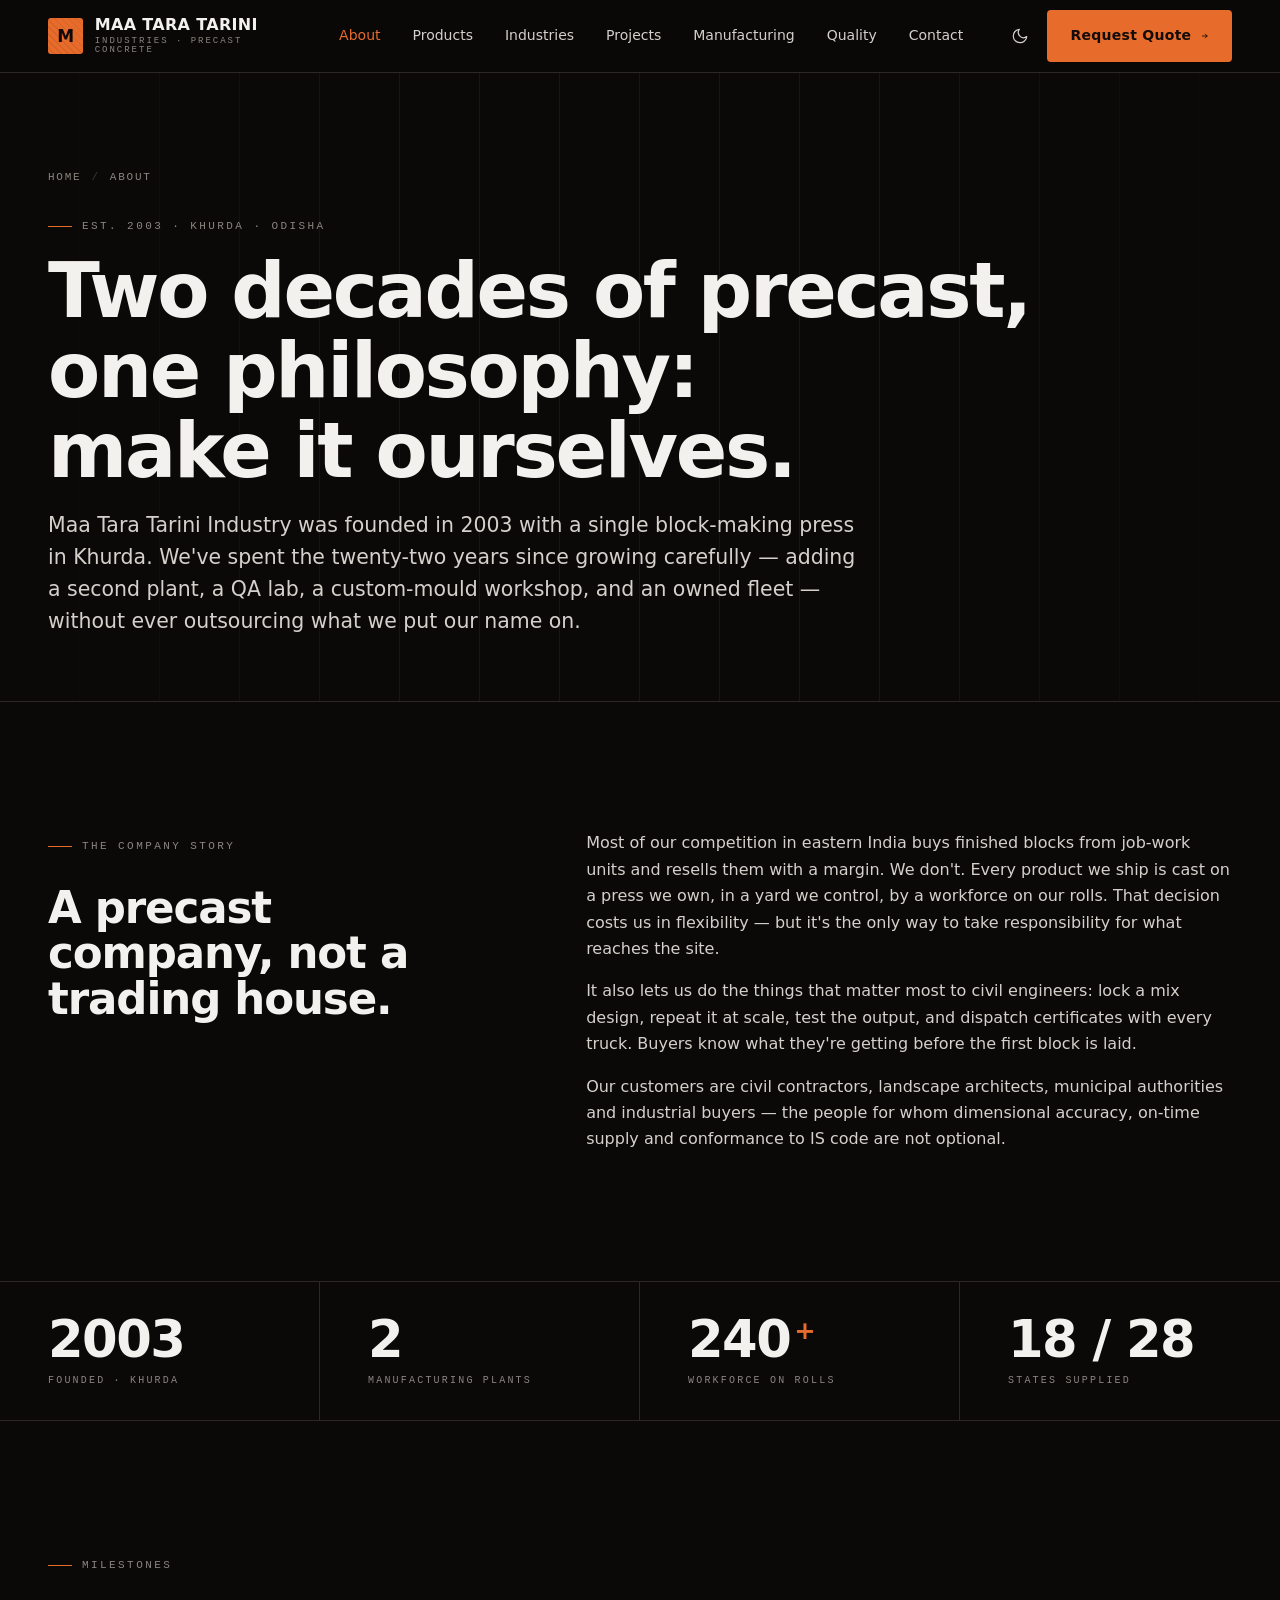
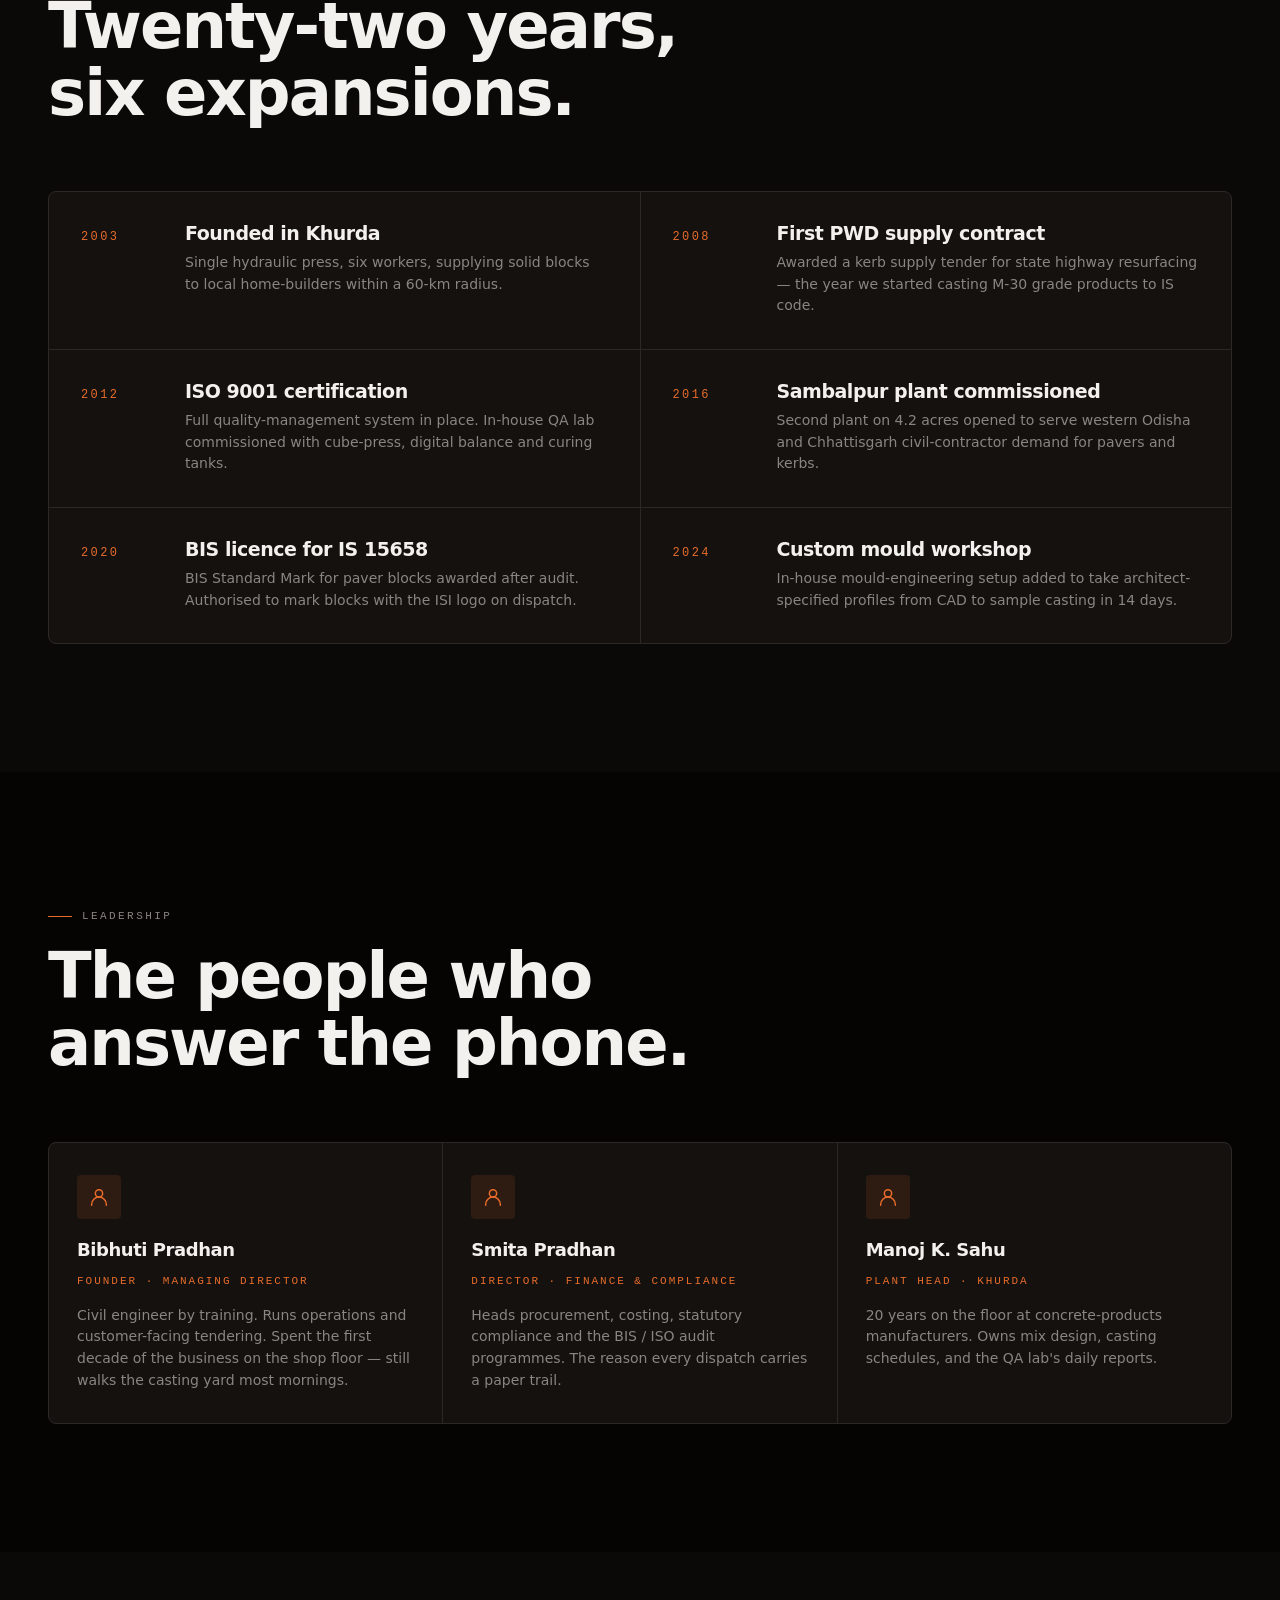
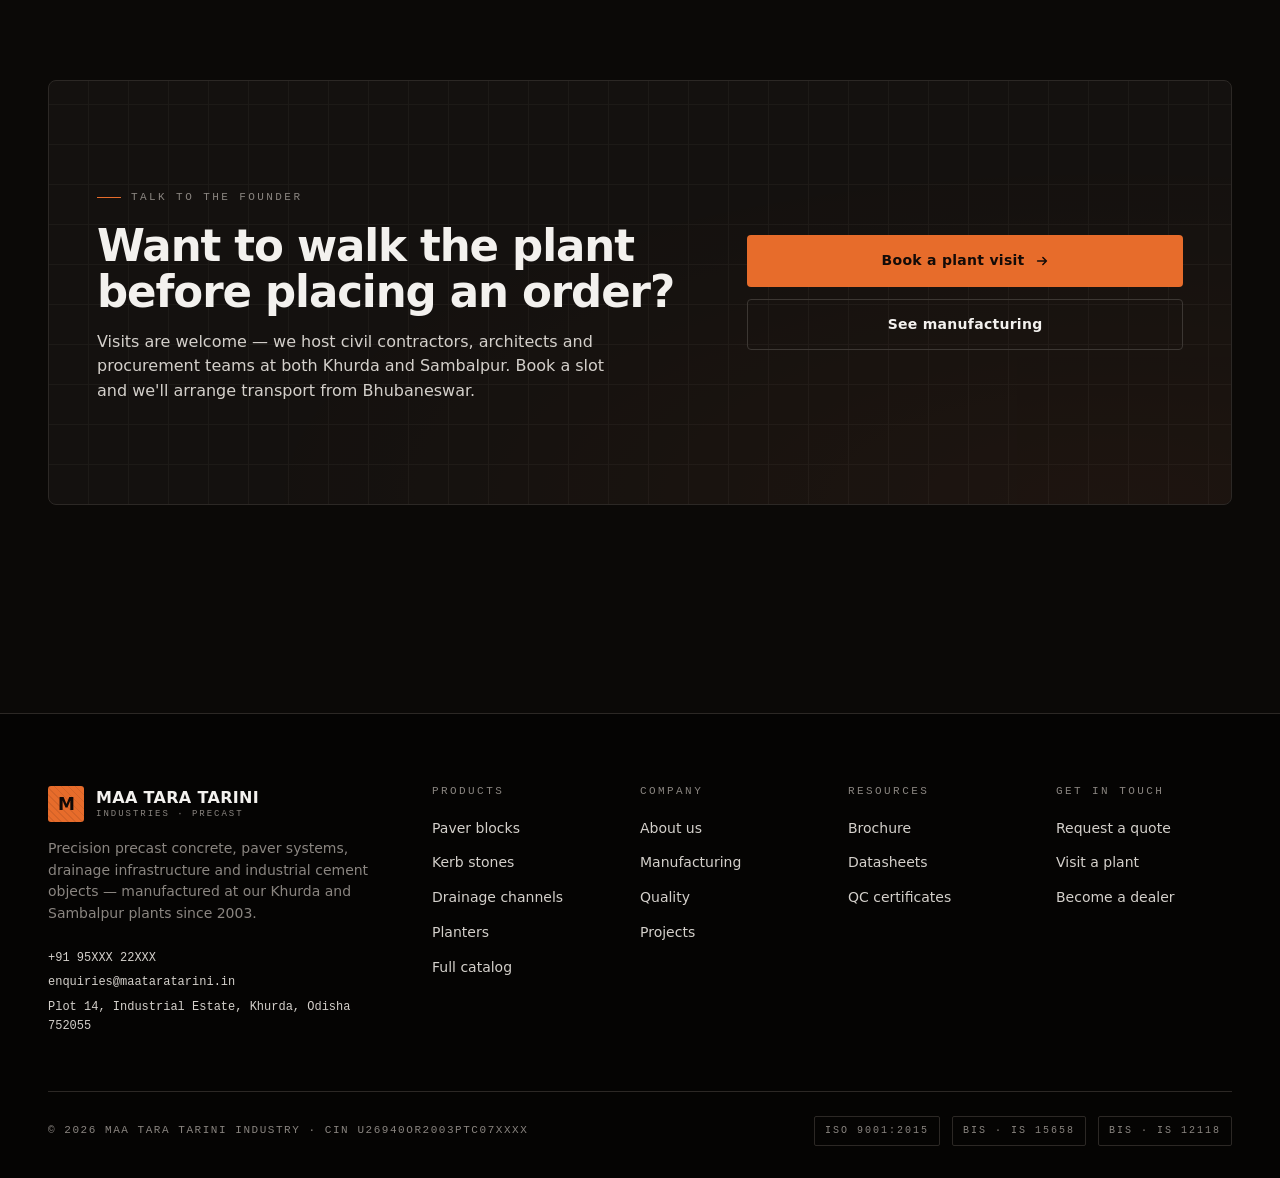
==== about.html @ e8a0d019 "changes" ====
<!doctype html>
<html lang="en" data-theme="dark">
<head>
  <meta charset="utf-8" />
  <meta name="viewport" content="width=device-width, initial-scale=1" />
  <title>About — Maa Tara Tarini Industry</title>
  <meta name="description" content="Two decades of precast concrete manufacturing in Odisha. Two plants, 240+ workforce, an in-house QA lab — and a refusal to trade what we can make ourselves." />
  <link rel="stylesheet" href="css/site.css" />
</head>
<body>

  <header class="site-nav">
    <div class="container">
      <a href="index.html" class="brand" aria-label="Maa Tara Tarini Industry home">
        <span class="mark" aria-hidden="true">M</span>
        <span class="brand-text"><span class="name">Maa Tara Tarini</span><span class="sub">Industries · Precast Concrete</span></span>
      </a>
      <button class="nav-toggle" data-nav-toggle aria-label="Open menu" aria-expanded="false">
        <svg width="20" height="20" viewBox="0 0 20 20" fill="none" stroke="currentColor" stroke-width="1.6"><path d="M3 6h14M3 10h14M3 14h14"/></svg>
      </button>
      <ul class="nav-links" data-nav-menu>
        <li><a href="about.html">About</a></li>
        <li><a href="products.html">Products</a></li>
        <li><a href="industries.html">Industries</a></li>
        <li><a href="projects.html">Projects</a></li>
        <li><a href="manufacturing.html">Manufacturing</a></li>
        <li><a href="quality.html">Quality</a></li>
        <li><a href="contact.html">Contact</a></li>
      </ul>
      <div class="nav-actions">
        <button class="theme-toggle" data-theme-toggle aria-label="Toggle theme">
          <svg class="moon" width="18" height="18" viewBox="0 0 24 24" fill="none" stroke="currentColor" stroke-width="1.6" stroke-linecap="round" stroke-linejoin="round"><path d="M21 12.79A9 9 0 1 1 11.21 3 7 7 0 0 0 21 12.79Z"/></svg>
          <svg class="sun" width="18" height="18" viewBox="0 0 24 24" fill="none" stroke="currentColor" stroke-width="1.6" stroke-linecap="round" stroke-linejoin="round"><circle cx="12" cy="12" r="4"/><path d="M12 2v2M12 20v2M4.93 4.93l1.41 1.41M17.66 17.66l1.41 1.41M2 12h2M20 12h2M4.93 19.07l1.41-1.41M17.66 6.34l1.41-1.41"/></svg>
        </button>
        <a href="contact.html" class="btn btn-primary">Request Quote
          <svg class="arrow" width="14" height="14" viewBox="0 0 16 16" fill="none" stroke="currentColor" stroke-width="1.8" stroke-linecap="round" stroke-linejoin="round"><path d="M3 8h10M9 4l4 4-4 4"/></svg>
        </a>
      </div>
    </div>
  </header>

  <section class="page-hero">
    <div class="container">
      <div class="breadcrumb"><a href="index.html">Home</a><span class="sep">/</span><span>About</span></div>
      <span class="eyebrow">Est. 2003 · Khurda · Odisha</span>
      <h1>Two decades of precast, one philosophy: make it ourselves.</h1>
      <p class="lead">Maa Tara Tarini Industry was founded in 2003 with a single block-making press in Khurda. We've spent the twenty-two years since growing carefully — adding a second plant, a QA lab, a custom-mould workshop, and an owned fleet — without ever outsourcing what we put our name on.</p>
    </div>
  </section>

  <section class="section">
    <div class="container">
      <div class="two-col">
        <div class="left">
          <span class="eyebrow">The company story</span>
          <h2 class="h-2" style="margin-top: 14px;">A precast company, not a trading house.</h2>
        </div>
        <div class="body-text">
          <p>Most of our competition in eastern India buys finished blocks from job-work units and resells them with a margin. We don't. Every product we ship is cast on a press we own, in a yard we control, by a workforce on our rolls. That decision costs us in flexibility — but it's the only way to take responsibility for what reaches the site.</p>
          <p>It also lets us do the things that matter most to civil engineers: lock a mix design, repeat it at scale, test the output, and dispatch certificates with every truck. Buyers know what they're getting before the first block is laid.</p>
          <p>Our customers are civil contractors, landscape architects, municipal authorities and industrial buyers — the people for whom dimensional accuracy, on-time supply and conformance to IS code are not optional.</p>
        </div>
      </div>
    </div>
  </section>

  <section class="stat-strip">
    <div class="stat"><span class="num">2003</span><span class="label">Founded · Khurda</span></div>
    <div class="stat"><span class="num">2</span><span class="label">Manufacturing plants</span></div>
    <div class="stat"><span class="num">240<sup>+</sup></span><span class="label">Workforce on rolls</span></div>
    <div class="stat"><span class="num">18 / 28</span><span class="label">States supplied</span></div>
  </section>

  <section class="section">
    <div class="container">
      <div class="section-head">
        <span class="eyebrow">Milestones</span>
        <h2 class="h-1">Twenty-two years, six expansions.</h2>
      </div>

      <div class="capability-list">
        <article class="capability-item">
          <span class="num">2003</span>
          <div><h3>Founded in Khurda</h3><p>Single hydraulic press, six workers, supplying solid blocks to local home-builders within a 60-km radius.</p></div>
        </article>
        <article class="capability-item">
          <span class="num">2008</span>
          <div><h3>First PWD supply contract</h3><p>Awarded a kerb supply tender for state highway resurfacing — the year we started casting M-30 grade products to IS code.</p></div>
        </article>
        <article class="capability-item">
          <span class="num">2012</span>
          <div><h3>ISO 9001 certification</h3><p>Full quality-management system in place. In-house QA lab commissioned with cube-press, digital balance and curing tanks.</p></div>
        </article>
        <article class="capability-item">
          <span class="num">2016</span>
          <div><h3>Sambalpur plant commissioned</h3><p>Second plant on 4.2 acres opened to serve western Odisha and Chhattisgarh civil-contractor demand for pavers and kerbs.</p></div>
        </article>
        <article class="capability-item">
          <span class="num">2020</span>
          <div><h3>BIS licence for IS 15658</h3><p>BIS Standard Mark for paver blocks awarded after audit. Authorised to mark blocks with the ISI logo on dispatch.</p></div>
        </article>
        <article class="capability-item">
          <span class="num">2024</span>
          <div><h3>Custom mould workshop</h3><p>In-house mould-engineering setup added to take architect-specified profiles from CAD to sample casting in 14 days.</p></div>
        </article>
      </div>
    </div>
  </section>

  <section class="section" style="background: var(--bg-2);">
    <div class="container">
      <div class="section-head">
        <span class="eyebrow">Leadership</span>
        <h2 class="h-1">The people who answer the phone.</h2>
      </div>
      <div class="card-grid cols-3">
        <article class="feat-card">
          <div class="icon">
            <svg width="22" height="22" viewBox="0 0 24 24" fill="none" stroke="currentColor" stroke-width="1.6" stroke-linecap="round" stroke-linejoin="round"><circle cx="12" cy="8" r="4"/><path d="M4 21v-1a8 8 0 0 1 16 0v1"/></svg>
          </div>
          <h3>Bibhuti Pradhan</h3>
          <p style="font-family: var(--font-mono); font-size: 11px; letter-spacing: 0.18em; text-transform: uppercase; color: var(--accent);">Founder · Managing Director</p>
          <p>Civil engineer by training. Runs operations and customer-facing tendering. Spent the first decade of the business on the shop floor — still walks the casting yard most mornings.</p>
        </article>
        <article class="feat-card">
          <div class="icon">
            <svg width="22" height="22" viewBox="0 0 24 24" fill="none" stroke="currentColor" stroke-width="1.6" stroke-linecap="round" stroke-linejoin="round"><circle cx="12" cy="8" r="4"/><path d="M4 21v-1a8 8 0 0 1 16 0v1"/></svg>
          </div>
          <h3>Smita Pradhan</h3>
          <p style="font-family: var(--font-mono); font-size: 11px; letter-spacing: 0.18em; text-transform: uppercase; color: var(--accent);">Director · Finance &amp; Compliance</p>
          <p>Heads procurement, costing, statutory compliance and the BIS / ISO audit programmes. The reason every dispatch carries a paper trail.</p>
        </article>
        <article class="feat-card">
          <div class="icon">
            <svg width="22" height="22" viewBox="0 0 24 24" fill="none" stroke="currentColor" stroke-width="1.6" stroke-linecap="round" stroke-linejoin="round"><circle cx="12" cy="8" r="4"/><path d="M4 21v-1a8 8 0 0 1 16 0v1"/></svg>
          </div>
          <h3>Manoj K. Sahu</h3>
          <p style="font-family: var(--font-mono); font-size: 11px; letter-spacing: 0.18em; text-transform: uppercase; color: var(--accent);">Plant Head · Khurda</p>
          <p>20 years on the floor at concrete-products manufacturers. Owns mix design, casting schedules, and the QA lab's daily reports.</p>
        </article>
      </div>
    </div>
  </section>

  <section class="section">
    <div class="container">
      <div class="cta-banner">
        <div>
          <span class="eyebrow">Talk to the founder</span>
          <h2 class="h-2" style="margin-top: 18px;">Want to walk the plant before placing an order?</h2>
          <p style="margin-top: 14px;">Visits are welcome — we host civil contractors, architects and procurement teams at both Khurda and Sambalpur. Book a slot and we'll arrange transport from Bhubaneswar.</p>
        </div>
        <div class="cta-actions">
          <a href="contact.html" class="btn btn-primary">Book a plant visit
            <svg class="arrow" width="14" height="14" viewBox="0 0 16 16" fill="none" stroke="currentColor" stroke-width="1.8" stroke-linecap="round" stroke-linejoin="round"><path d="M3 8h10M9 4l4 4-4 4"/></svg>
          </a>
          <a href="manufacturing.html" class="btn btn-secondary">See manufacturing</a>
        </div>
      </div>
    </div>
  </section>

  <footer class="site-footer">
    <div class="container">
      <div class="footer-grid">
        <div class="footer-brand">
          <a href="index.html" class="brand"><span class="mark">M</span><span class="brand-text"><span class="name">Maa Tara Tarini</span><span class="sub">Industries · Precast</span></span></a>
          <p>Precision precast concrete, paver systems, drainage infrastructure and industrial cement objects — manufactured at our Khurda and Sambalpur plants since 2003.</p>
          <div class="contact"><a href="tel:+919500022000">+91 95XXX 22XXX</a><a href="mailto:enquiries@maataratarini.in">enquiries@maataratarini.in</a><span>Plot 14, Industrial Estate, Khurda, Odisha 752055</span></div>
        </div>
        <div class="footer-col"><h4>Products</h4><ul><li><a href="products.html#paver-blocks">Paver blocks</a></li><li><a href="products.html#kerb-stones">Kerb stones</a></li><li><a href="products.html#drainage">Drainage channels</a></li><li><a href="products.html#planters">Planters</a></li><li><a href="products.html">Full catalog</a></li></ul></div>
        <div class="footer-col"><h4>Company</h4><ul><li><a href="about.html">About us</a></li><li><a href="manufacturing.html">Manufacturing</a></li><li><a href="quality.html">Quality</a></li><li><a href="projects.html">Projects</a></li></ul></div>
        <div class="footer-col"><h4>Resources</h4><ul><li><a href="#">Brochure</a></li><li><a href="#">Datasheets</a></li><li><a href="#">QC certificates</a></li></ul></div>
        <div class="footer-col"><h4>Get in touch</h4><ul><li><a href="contact.html">Request a quote</a></li><li><a href="contact.html">Visit a plant</a></li><li><a href="contact.html">Become a dealer</a></li></ul></div>
      </div>
      <div class="footer-bottom">
        <span class="legal">© <span data-year>2026</span> Maa Tara Tarini Industry · CIN U26940OR2003PTC07XXXX</span>
        <div class="badges"><span class="badge">ISO 9001:2015</span><span class="badge">BIS · IS 15658</span><span class="badge">BIS · IS 12118</span></div>
      </div>
    </div>
  </footer>

  <script src="js/site.js"></script>
</body>
</html>
---- css/site.css ----
/* =========================================================================
   Maa Tara Tarini Industry — site.css
   Industrial-premium design system. Dark default, light toggle.
   ========================================================================= */

/* ---------- Tokens ------------------------------------------------------ */
:root {
  /* Dark theme (default) */
  --bg:        oklch(14% 0.006 60);
  --bg-2:      oklch(11% 0.005 60);
  --surface:   oklch(18% 0.007 60);
  --surface-2: oklch(22% 0.008 60);
  --fg:        oklch(96% 0.005 80);
  --fg-2:      oklch(86% 0.008 75);
  --muted:     oklch(62% 0.010 70);
  --border:    oklch(28% 0.008 60);
  --border-2:  oklch(34% 0.010 60);
  --accent:    oklch(67% 0.17 45);
  --accent-2:  oklch(58% 0.16 40);
  --accent-soft: oklch(67% 0.17 45 / 0.12);
  --shadow:    0 1px 0 oklch(100% 0 0 / 0.04) inset, 0 30px 60px -30px oklch(0% 0 0 / 0.5);
  --shadow-card: 0 1px 0 oklch(100% 0 0 / 0.03) inset, 0 24px 48px -28px oklch(0% 0 0 / 0.6);
  --radius: 4px;
  --radius-lg: 8px;
  --container: 1280px;
  --gutter: clamp(20px, 4vw, 48px);

  --font-display: 'Söhne', 'Inter Tight', -apple-system, BlinkMacSystemFont, 'Segoe UI', system-ui, sans-serif;
  --font-body: -apple-system, BlinkMacSystemFont, 'SF Pro Text', 'Segoe UI', system-ui, sans-serif;
  --font-mono: 'JetBrains Mono', 'IBM Plex Mono', ui-monospace, SFMono-Regular, Menlo, monospace;
}

[data-theme="light"] {
  --bg:        oklch(97% 0.004 80);
  --bg-2:      oklch(99% 0.002 80);
  --surface:   oklch(100% 0 0);
  --surface-2: oklch(95% 0.005 80);
  --fg:        oklch(18% 0.012 60);
  --fg-2:      oklch(28% 0.012 60);
  --muted:     oklch(45% 0.010 60);
  --border:    oklch(88% 0.006 70);
  --border-2:  oklch(80% 0.008 70);
  --accent:    oklch(58% 0.18 45);
  --accent-2:  oklch(50% 0.17 40);
  --accent-soft: oklch(58% 0.18 45 / 0.08);
  --shadow:    0 1px 2px oklch(0% 0 0 / 0.04), 0 16px 32px -20px oklch(0% 0 0 / 0.15);
  --shadow-card: 0 1px 2px oklch(0% 0 0 / 0.04), 0 12px 28px -24px oklch(0% 0 0 / 0.18);
}

/* ---------- Reset ------------------------------------------------------- */
*, *::before, *::after { box-sizing: border-box; margin: 0; padding: 0; }
html { scroll-behavior: smooth; -webkit-text-size-adjust: 100%; }
body {
  background: var(--bg);
  color: var(--fg);
  font-family: var(--font-body);
  font-size: 16px;
  line-height: 1.55;
  -webkit-font-smoothing: antialiased;
  -moz-osx-font-smoothing: grayscale;
  text-rendering: optimizeLegibility;
  font-feature-settings: 'ss01', 'cv11';
  transition: background 0.25s ease, color 0.25s ease;
}
img, svg, video { display: block; max-width: 100%; }
button { font: inherit; color: inherit; background: none; border: 0; cursor: pointer; }
a { color: inherit; text-decoration: none; }
input, textarea, select { font: inherit; color: inherit; }
:focus-visible { outline: 2px solid var(--accent); outline-offset: 2px; border-radius: 2px; }

/* ---------- Typography -------------------------------------------------- */
.eyebrow {
  font-family: var(--font-mono);
  font-size: 11px;
  font-weight: 500;
  letter-spacing: 0.22em;
  text-transform: uppercase;
  color: var(--muted);
  display: inline-flex;
  align-items: center;
  gap: 10px;
}
.eyebrow::before {
  content: '';
  width: 24px;
  height: 1px;
  background: var(--accent);
}
.eyebrow.center { justify-content: center; }
.eyebrow.no-rule::before { display: none; }

h1, h2, h3, h4 {
  font-family: var(--font-display);
  font-weight: 700;
  letter-spacing: -0.025em;
  color: var(--fg);
  line-height: 1.05;
  text-wrap: balance;
}
.h-display {
  font-size: clamp(48px, 7vw, 96px);
  font-weight: 800;
  letter-spacing: -0.035em;
  line-height: 0.95;
}
.h-1 { font-size: clamp(36px, 5vw, 64px); font-weight: 800; letter-spacing: -0.03em; }
.h-2 { font-size: clamp(28px, 3.4vw, 44px); font-weight: 700; letter-spacing: -0.025em; }
.h-3 { font-size: clamp(20px, 2vw, 26px); font-weight: 700; letter-spacing: -0.015em; line-height: 1.2; }
.h-4 { font-size: 17px; font-weight: 600; letter-spacing: -0.01em; line-height: 1.3; }

.lead {
  font-size: clamp(17px, 1.5vw, 20px);
  line-height: 1.55;
  color: var(--fg-2);
  max-width: 62ch;
  text-wrap: pretty;
}
.body-text { color: var(--fg-2); line-height: 1.65; max-width: 65ch; }
.body-text p + p { margin-top: 1em; }

.mono { font-family: var(--font-mono); font-variant-numeric: tabular-nums; }
.num { font-variant-numeric: tabular-nums; font-feature-settings: 'tnum'; }

/* ---------- Layout primitives ------------------------------------------ */
.container {
  width: 100%;
  max-width: var(--container);
  margin: 0 auto;
  padding: 0 var(--gutter);
}
.section { padding: clamp(72px, 10vw, 140px) 0; }
.section.compact { padding: clamp(56px, 7vw, 96px) 0; }
.section-head { margin-bottom: clamp(40px, 5vw, 72px); max-width: 720px; }
.section-head.center { margin-left: auto; margin-right: auto; text-align: center; }
.section-head .eyebrow { margin-bottom: 18px; }
.section-head h2 { margin-bottom: 16px; }

.row { display: flex; gap: 16px; flex-wrap: wrap; align-items: center; }
.grid { display: grid; gap: 24px; }

.divider {
  height: 1px;
  background: var(--border);
  border: 0;
  margin: 0;
}

/* ---------- Buttons ---------------------------------------------------- */
.btn {
  display: inline-flex;
  align-items: center;
  justify-content: center;
  gap: 10px;
  padding: 14px 22px;
  min-height: 48px;
  border-radius: var(--radius);
  font-weight: 600;
  font-size: 14px;
  letter-spacing: 0.02em;
  transition: transform 0.15s ease, background 0.2s ease, border-color 0.2s ease, color 0.2s ease;
  white-space: nowrap;
  border: 1px solid transparent;
}
.btn:hover { transform: translateY(-1px); }
.btn:active { transform: translateY(0); }
.btn .arrow { transition: transform 0.2s ease; }
.btn:hover .arrow { transform: translateX(3px); }

.btn-primary {
  background: var(--accent);
  color: oklch(16% 0.015 40);
  font-weight: 700;
}
.btn-primary:hover { background: oklch(72% 0.18 48); }

.btn-secondary {
  background: transparent;
  color: var(--fg);
  border-color: var(--border-2);
}
.btn-secondary:hover { background: var(--surface); border-color: var(--accent); color: var(--fg); }

.btn-ghost {
  background: transparent;
  color: var(--fg-2);
  padding: 10px 14px;
  min-height: 0;
  font-weight: 500;
}
.btn-ghost:hover { color: var(--accent); }

.btn-link {
  display: inline-flex;
  align-items: center;
  gap: 8px;
  color: var(--accent);
  font-weight: 600;
  font-size: 14px;
  letter-spacing: 0.01em;
  padding: 8px 0;
  border-bottom: 1px solid transparent;
}
.btn-link:hover { border-bottom-color: var(--accent); }
.btn-link .arrow { transition: transform 0.2s; }
.btn-link:hover .arrow { transform: translateX(4px); }

/* ---------- Navigation -------------------------------------------------- */
.site-nav {
  position: sticky;
  top: 0;
  z-index: 100;
  background: color-mix(in oklch, var(--bg) 88%, transparent);
  backdrop-filter: blur(14px) saturate(120%);
  -webkit-backdrop-filter: blur(14px) saturate(120%);
  border-bottom: 1px solid var(--border);
}
.site-nav .container {
  display: flex;
  align-items: center;
  gap: 24px;
  height: 72px;
}
.brand {
  display: flex;
  align-items: center;
  gap: 12px;
  color: var(--fg);
  font-family: var(--font-display);
  font-weight: 800;
  letter-spacing: -0.01em;
}
.brand .mark {
  width: 36px;
  height: 36px;
  display: grid;
  place-items: center;
  background: var(--accent);
  color: oklch(15% 0.015 40);
  border-radius: 3px;
  font-family: var(--font-display);
  font-weight: 900;
  font-size: 17px;
  letter-spacing: -0.05em;
  position: relative;
  overflow: hidden;
}
.brand .mark::after {
  content: '';
  position: absolute;
  inset: 0;
  background:
    repeating-linear-gradient(45deg, transparent 0 4px, oklch(0% 0 0 / 0.08) 4px 5px);
  pointer-events: none;
}
.brand-text { display: flex; flex-direction: column; line-height: 1; }
.brand-text .name { font-size: 16px; letter-spacing: 0.02em; text-transform: uppercase; }
.brand-text .sub {
  font-family: var(--font-mono);
  font-size: 9px;
  font-weight: 500;
  letter-spacing: 0.22em;
  color: var(--muted);
  margin-top: 4px;
  text-transform: uppercase;
}

.nav-links {
  display: flex;
  align-items: center;
  gap: 4px;
  margin-left: auto;
  list-style: none;
}
.nav-links a {
  display: block;
  padding: 8px 14px;
  font-size: 14px;
  font-weight: 500;
  color: var(--fg-2);
  border-radius: 3px;
  transition: color 0.2s, background 0.2s;
}
.nav-links a:hover { color: var(--fg); background: var(--surface); }
.nav-links a.active { color: var(--accent); }

.nav-actions { display: flex; align-items: center; gap: 8px; }
.theme-toggle {
  width: 40px;
  height: 40px;
  display: grid;
  place-items: center;
  border-radius: 3px;
  color: var(--fg-2);
  transition: color 0.2s, background 0.2s;
}
.theme-toggle:hover { background: var(--surface); color: var(--accent); }
.theme-toggle .sun { display: none; }
.theme-toggle .moon { display: block; }
[data-theme="light"] .theme-toggle .sun { display: block; }
[data-theme="light"] .theme-toggle .moon { display: none; }

.nav-toggle {
  display: none;
  width: 40px;
  height: 40px;
  place-items: center;
  border-radius: 3px;
}
.nav-toggle:hover { background: var(--surface); }

@media (max-width: 1080px) {
  .nav-links {
    position: fixed;
    inset: 72px 0 auto 0;
    flex-direction: column;
    align-items: stretch;
    gap: 0;
    padding: 16px var(--gutter) 24px;
    background: var(--bg);
    border-bottom: 1px solid var(--border);
    transform: translateY(-110%);
    transition: transform 0.3s ease;
  }
  .nav-links.open { transform: translateY(0); }
  .nav-links a { padding: 14px 0; font-size: 18px; border-bottom: 1px solid var(--border); }
  .nav-links a:hover { background: transparent; color: var(--accent); }
  .nav-toggle { display: grid; }
}

/* ---------- Hero -------------------------------------------------------- */
.hero {
  position: relative;
  padding: clamp(60px, 9vw, 120px) 0 clamp(80px, 10vw, 140px);
  overflow: hidden;
  border-bottom: 1px solid var(--border);
}
.hero-bg {
  position: absolute;
  inset: 0;
  pointer-events: none;
  z-index: 0;
  opacity: 0.55;
  background:
    radial-gradient(ellipse at 80% 30%, var(--accent-soft), transparent 60%),
    repeating-linear-gradient(0deg, transparent 0 39px, var(--border) 39px 40px),
    repeating-linear-gradient(90deg, transparent 0 39px, var(--border) 39px 40px);
  mask-image: linear-gradient(to bottom, oklch(0% 0 0 / 0.4) 0%, oklch(0% 0 0 / 1) 30%, oklch(0% 0 0 / 1) 70%, oklch(0% 0 0 / 0.2) 100%);
}
.hero .container { position: relative; z-index: 1; }

.hero-grid {
  display: grid;
  grid-template-columns: 1.3fr 1fr;
  gap: clamp(40px, 6vw, 80px);
  align-items: end;
}
@media (max-width: 960px) {
  .hero-grid { grid-template-columns: 1fr; gap: 40px; }
}

.hero-title {
  margin-top: 24px;
  margin-bottom: 28px;
}
.hero-title em {
  font-style: normal;
  color: var(--accent);
  position: relative;
}
.hero-sub { max-width: 56ch; margin-bottom: 36px; }
.hero-cta { display: flex; gap: 12px; flex-wrap: wrap; margin-bottom: 48px; }
.hero-meta {
  display: grid;
  grid-template-columns: repeat(3, 1fr);
  gap: 16px;
  padding-top: 32px;
  border-top: 1px solid var(--border);
  max-width: 540px;
}
.hero-meta .item {
  display: flex;
  flex-direction: column;
  gap: 6px;
}
.hero-meta .item .num {
  font-family: var(--font-display);
  font-weight: 800;
  font-size: 28px;
  letter-spacing: -0.02em;
  color: var(--fg);
}
.hero-meta .item .label {
  font-family: var(--font-mono);
  font-size: 10px;
  letter-spacing: 0.2em;
  text-transform: uppercase;
  color: var(--muted);
  line-height: 1.4;
}

/* Hero visual — industrial precast block illustration */
.hero-visual {
  position: relative;
  aspect-ratio: 4 / 5;
  background: var(--surface);
  border: 1px solid var(--border);
  border-radius: var(--radius-lg);
  overflow: hidden;
  box-shadow: var(--shadow);
}
.hero-visual::before {
  content: '';
  position: absolute;
  inset: 0;
  background:
    radial-gradient(circle at 30% 30%, oklch(35% 0.015 60), transparent 60%),
    repeating-linear-gradient(135deg, transparent 0 3px, oklch(0% 0 0 / 0.08) 3px 4px),
    linear-gradient(180deg, oklch(28% 0.012 60), oklch(16% 0.008 60));
}
[data-theme="light"] .hero-visual::before {
  background:
    radial-gradient(circle at 30% 30%, oklch(85% 0.008 60), transparent 60%),
    repeating-linear-gradient(135deg, transparent 0 3px, oklch(0% 0 0 / 0.04) 3px 4px),
    linear-gradient(180deg, oklch(94% 0.005 60), oklch(88% 0.008 60));
}
.hero-visual .stack {
  position: absolute;
  inset: 0;
  padding: 32px;
  display: flex;
  flex-direction: column;
  justify-content: space-between;
  z-index: 2;
}
.hero-visual .stack .top {
  display: flex;
  justify-content: space-between;
  font-family: var(--font-mono);
  font-size: 10px;
  letter-spacing: 0.22em;
  text-transform: uppercase;
  color: var(--muted);
}
.hero-visual .stack .top .dot {
  width: 8px; height: 8px; background: var(--accent); border-radius: 50%;
}
.hero-visual .stack .bottom { font-family: var(--font-mono); font-size: 11px; color: var(--fg-2); letter-spacing: 0.1em; }
.hero-visual .stack .bottom .row { display: flex; justify-content: space-between; padding: 4px 0; border-top: 1px solid var(--border); }
.hero-visual .stack .bottom .row:first-child { border-top: 0; }
.hero-visual .stack .bottom .row .k { color: var(--muted); text-transform: uppercase; letter-spacing: 0.18em; font-size: 9px; }

.hero-visual .blocks {
  position: absolute;
  inset: 0;
  display: grid;
  place-items: center;
  z-index: 1;
}
.hero-visual .blocks svg { width: 70%; height: auto; opacity: 0.95; }

/* ---------- Stat strip -------------------------------------------------- */
.stat-strip {
  display: grid;
  grid-template-columns: repeat(4, 1fr);
  gap: 0;
  border-top: 1px solid var(--border);
  border-bottom: 1px solid var(--border);
}
.stat-strip .stat {
  padding: 32px var(--gutter);
  border-right: 1px solid var(--border);
  display: flex;
  flex-direction: column;
  gap: 8px;
}
.stat-strip .stat:last-child { border-right: 0; }
.stat-strip .stat .num {
  font-family: var(--font-display);
  font-size: clamp(32px, 4vw, 52px);
  font-weight: 800;
  letter-spacing: -0.03em;
  color: var(--fg);
  line-height: 1;
}
.stat-strip .stat .num sup { font-size: 0.5em; color: var(--accent); margin-left: 4px; font-weight: 600; }
.stat-strip .stat .label {
  font-family: var(--font-mono);
  font-size: 10px;
  letter-spacing: 0.22em;
  text-transform: uppercase;
  color: var(--muted);
}
@media (max-width: 720px) {
  .stat-strip { grid-template-columns: repeat(2, 1fr); }
  .stat-strip .stat:nth-child(2) { border-right: 0; }
  .stat-strip .stat:nth-child(1), .stat-strip .stat:nth-child(2) { border-bottom: 1px solid var(--border); }
}

/* ---------- Cards: product, project, industry, capability -------------- */
.card-grid { display: grid; gap: 1px; background: var(--border); border: 1px solid var(--border); border-radius: var(--radius-lg); overflow: hidden; }
.card-grid.cols-3 { grid-template-columns: repeat(3, 1fr); }
.card-grid.cols-4 { grid-template-columns: repeat(4, 1fr); }
@media (max-width: 980px) { .card-grid.cols-3, .card-grid.cols-4 { grid-template-columns: repeat(2, 1fr); } }
@media (max-width: 560px) { .card-grid.cols-3, .card-grid.cols-4 { grid-template-columns: 1fr; } }

.feat-card {
  background: var(--surface);
  padding: 32px 28px;
  display: flex;
  flex-direction: column;
  gap: 14px;
  transition: background 0.25s ease;
  position: relative;
}
.feat-card:hover { background: var(--surface-2); }
.feat-card .icon {
  width: 44px;
  height: 44px;
  display: grid;
  place-items: center;
  background: var(--accent-soft);
  color: var(--accent);
  border-radius: 4px;
  margin-bottom: 8px;
}
.feat-card h3 { font-size: 18px; }
.feat-card p { color: var(--muted); font-size: 14px; line-height: 1.55; }

/* Product card */
.product-grid { display: grid; grid-template-columns: repeat(4, 1fr); gap: 16px; }
@media (max-width: 1100px) { .product-grid { grid-template-columns: repeat(3, 1fr); } }
@media (max-width: 820px)  { .product-grid { grid-template-columns: repeat(2, 1fr); } }
@media (max-width: 480px)  { .product-grid { grid-template-columns: 1fr; } }

.product-card {
  background: var(--surface);
  border: 1px solid var(--border);
  border-radius: var(--radius-lg);
  overflow: hidden;
  display: flex;
  flex-direction: column;
  transition: border-color 0.25s, transform 0.25s, box-shadow 0.25s;
  position: relative;
}
.product-card:hover {
  border-color: var(--accent);
  transform: translateY(-2px);
  box-shadow: var(--shadow-card);
}
.product-card .swatch {
  aspect-ratio: 4 / 3;
  position: relative;
  overflow: hidden;
  background: var(--surface-2);
  border-bottom: 1px solid var(--border);
}
.product-card .swatch svg { position: absolute; inset: 0; width: 100%; height: 100%; }
.product-card .tag {
  position: absolute;
  top: 12px;
  left: 12px;
  font-family: var(--font-mono);
  font-size: 9px;
  letter-spacing: 0.2em;
  text-transform: uppercase;
  color: var(--fg);
  background: color-mix(in oklch, var(--bg) 75%, transparent);
  backdrop-filter: blur(6px);
  padding: 5px 10px;
  border: 1px solid var(--border);
  border-radius: 2px;
  z-index: 2;
}
.product-card .body { padding: 18px 20px 20px; display: flex; flex-direction: column; gap: 8px; }
.product-card .body h3 { font-size: 16px; letter-spacing: -0.01em; line-height: 1.25; }
.product-card .body .desc { font-size: 13px; color: var(--muted); line-height: 1.45; }
.product-card .body .specs {
  display: flex;
  gap: 6px;
  flex-wrap: wrap;
  margin-top: 6px;
  padding-top: 12px;
  border-top: 1px dashed var(--border);
}
.product-card .body .specs span {
  font-family: var(--font-mono);
  font-size: 10px;
  letter-spacing: 0.12em;
  text-transform: uppercase;
  color: var(--muted);
}

.product-card .body .specs span + span::before {
  content: '·';
  margin-right: 6px;
  color: var(--accent);
}

.product-card .detail {
  position: absolute;
  inset: 0;
  background: color-mix(in oklch, var(--bg) 94%, transparent);
  backdrop-filter: blur(8px);
  padding: 24px;
  display: flex;
  flex-direction: column;
  justify-content: space-between;
  opacity: 0;
  pointer-events: none;
  transition: opacity 0.25s;
  z-index: 3;
}
.product-card:hover .detail { opacity: 1; pointer-events: auto; }
.product-card .detail .lines { display: flex; flex-direction: column; gap: 10px; }
.product-card .detail .lines .line { display: flex; justify-content: space-between; font-size: 12px; font-family: var(--font-mono); padding: 6px 0; border-bottom: 1px solid var(--border); }
.product-card .detail .lines .k { color: var(--muted); letter-spacing: 0.16em; text-transform: uppercase; font-size: 10px; }
.product-card .detail .lines .v { color: var(--fg); letter-spacing: 0.04em; }
.product-card .detail .applications { font-size: 13px; color: var(--fg-2); line-height: 1.5; }

/* Filter chips */
.filter-bar {
  display: flex;
  flex-wrap: wrap;
  gap: 6px;
  padding: 12px;
  background: var(--surface);
  border: 1px solid var(--border);
  border-radius: var(--radius-lg);
  margin-bottom: 32px;
}
.chip {
  padding: 9px 14px;
  font-family: var(--font-mono);
  font-size: 11px;
  font-weight: 500;
  letter-spacing: 0.14em;
  text-transform: uppercase;
  color: var(--fg-2);
  background: transparent;
  border: 1px solid var(--border);
  border-radius: 999px;
  cursor: pointer;
  transition: background 0.2s, color 0.2s, border-color 0.2s;
}
.chip:hover { color: var(--fg); border-color: var(--border-2); }
.chip.active {
  background: var(--accent);
  border-color: var(--accent);
  color: oklch(15% 0.015 40);
  font-weight: 700;
}
.chip .count {
  margin-left: 6px;
  opacity: 0.5;
  font-weight: 400;
}
.chip.active .count { opacity: 0.8; }

/* Project showcase */
.project-grid { display: grid; grid-template-columns: 1.4fr 1fr; gap: 16px; }
@media (max-width: 900px) { .project-grid { grid-template-columns: 1fr; } }
.project-card {
  background: var(--surface);
  border: 1px solid var(--border);
  border-radius: var(--radius-lg);
  overflow: hidden;
  display: flex;
  flex-direction: column;
}
.project-card .image {
  aspect-ratio: 16 / 10;
  position: relative;
  overflow: hidden;
}
.project-card.small .image { aspect-ratio: 4 / 3; }
.project-card .image svg { position: absolute; inset: 0; width: 100%; height: 100%; }
.project-card .meta {
  position: absolute;
  bottom: 16px;
  left: 16px;
  font-family: var(--font-mono);
  font-size: 10px;
  letter-spacing: 0.2em;
  text-transform: uppercase;
  color: var(--fg);
  background: color-mix(in oklch, var(--bg) 80%, transparent);
  backdrop-filter: blur(6px);
  padding: 6px 10px;
  border-radius: 2px;
  z-index: 2;
}
.project-card .body { padding: 24px; display: flex; flex-direction: column; gap: 10px; }
.project-card .body h3 { font-size: 22px; }
.project-card.small .body h3 { font-size: 17px; }
.project-card .body p { color: var(--muted); font-size: 14px; line-height: 1.5; }
.project-card .body .tags {
  display: flex;
  gap: 8px;
  flex-wrap: wrap;
  margin-top: 6px;
}
.project-card .body .tags span {
  font-family: var(--font-mono);
  font-size: 10px;
  letter-spacing: 0.18em;
  text-transform: uppercase;
  color: var(--muted);
  border: 1px solid var(--border);
  padding: 4px 8px;
  border-radius: 999px;
}

.project-stack { display: grid; gap: 16px; grid-auto-rows: 1fr; }

/* Industry cards */
.industry-grid { display: grid; grid-template-columns: repeat(4, 1fr); gap: 1px; background: var(--border); border-radius: var(--radius-lg); overflow: hidden; border: 1px solid var(--border); }
@media (max-width: 960px) { .industry-grid { grid-template-columns: repeat(2, 1fr); } }
@media (max-width: 520px) { .industry-grid { grid-template-columns: 1fr; } }
.industry-card {
  background: var(--surface);
  padding: 28px 24px;
  display: flex;
  flex-direction: column;
  gap: 14px;
  min-height: 200px;
  transition: background 0.25s;
  position: relative;
}
.industry-card:hover { background: var(--surface-2); }
.industry-card .num {
  font-family: var(--font-mono);
  font-size: 11px;
  letter-spacing: 0.2em;
  color: var(--accent);
}
.industry-card h3 { font-size: 18px; line-height: 1.2; }
.industry-card p { font-size: 13px; color: var(--muted); line-height: 1.5; margin-top: auto; }

/* Capability rows */
.capability-list { display: grid; grid-template-columns: 1fr 1fr; gap: 0; border: 1px solid var(--border); border-radius: var(--radius-lg); overflow: hidden; background: var(--border); gap: 1px; }
@media (max-width: 820px) { .capability-list { grid-template-columns: 1fr; } }
.capability-item {
  background: var(--surface);
  padding: 32px;
  display: grid;
  grid-template-columns: 80px 1fr;
  gap: 24px;
  align-items: start;
}
.capability-item .num {
  font-family: var(--font-mono);
  font-size: 12px;
  letter-spacing: 0.2em;
  color: var(--accent);
  padding-top: 4px;
}
.capability-item h3 { font-size: 19px; margin-bottom: 8px; }
.capability-item p { font-size: 14px; color: var(--muted); line-height: 1.55; }

/* Quote / testimonial */
.testimonial-grid { display: grid; grid-template-columns: repeat(3, 1fr); gap: 16px; }
@media (max-width: 900px) { .testimonial-grid { grid-template-columns: 1fr; } }
.quote-card {
  background: var(--surface);
  border: 1px solid var(--border);
  border-radius: var(--radius-lg);
  padding: 32px 28px;
  display: flex;
  flex-direction: column;
  gap: 20px;
  position: relative;
}
.quote-card .mark {
  font-family: var(--font-display);
  font-size: 64px;
  line-height: 0.8;
  color: var(--accent);
  font-weight: 800;
}
.quote-card .text {
  font-size: 16px;
  line-height: 1.55;
  color: var(--fg-2);
  flex: 1;
}
.quote-card .attrib {
  display: flex;
  flex-direction: column;
  gap: 2px;
  padding-top: 18px;
  border-top: 1px solid var(--border);
}
.quote-card .attrib .who { font-weight: 600; font-size: 14px; color: var(--fg); }
.quote-card .attrib .role {
  font-family: var(--font-mono);
  font-size: 10px;
  letter-spacing: 0.16em;
  text-transform: uppercase;
  color: var(--muted);
}

/* CTA banner */
.cta-banner {
  position: relative;
  padding: clamp(56px, 8vw, 100px) var(--gutter);
  border: 1px solid var(--border);
  border-radius: var(--radius-lg);
  background: var(--surface);
  overflow: hidden;
  display: grid;
  grid-template-columns: 1.4fr 1fr;
  gap: 40px;
  align-items: center;
}
.cta-banner::before {
  content: '';
  position: absolute;
  inset: 0;
  background:
    radial-gradient(ellipse at 90% 100%, var(--accent-soft), transparent 60%),
    repeating-linear-gradient(0deg, transparent 0 39px, var(--border) 39px 40px),
    repeating-linear-gradient(90deg, transparent 0 39px, var(--border) 39px 40px);
  opacity: 0.4;
  pointer-events: none;
}
.cta-banner > * { position: relative; z-index: 1; }
.cta-banner h2 { margin-bottom: 14px; }
.cta-banner p { color: var(--fg-2); font-size: 16px; max-width: 50ch; }
.cta-banner .cta-actions { display: flex; flex-direction: column; gap: 12px; }
@media (max-width: 820px) { .cta-banner { grid-template-columns: 1fr; } }

/* ---------- Footer ----------------------------------------------------- */
.site-footer {
  background: var(--bg-2);
  border-top: 1px solid var(--border);
  padding: 72px 0 32px;
  margin-top: 80px;
}
.footer-grid {
  display: grid;
  grid-template-columns: 2fr 1fr 1fr 1fr 1fr;
  gap: 48px 32px;
  margin-bottom: 56px;
}
@media (max-width: 980px) { .footer-grid { grid-template-columns: 1fr 1fr; } }
@media (max-width: 520px) { .footer-grid { grid-template-columns: 1fr; } }
.footer-brand p {
  color: var(--muted);
  font-size: 14px;
  line-height: 1.55;
  margin: 16px 0 24px;
  max-width: 38ch;
}
.footer-brand .contact { display: flex; flex-direction: column; gap: 6px; font-family: var(--font-mono); font-size: 12px; color: var(--fg-2); }
.footer-brand .contact a:hover { color: var(--accent); }
.footer-col h4 {
  font-family: var(--font-mono);
  font-size: 11px;
  letter-spacing: 0.22em;
  text-transform: uppercase;
  color: var(--muted);
  font-weight: 500;
  margin-bottom: 18px;
}
.footer-col ul { list-style: none; display: flex; flex-direction: column; gap: 10px; }
.footer-col a {
  font-size: 14px;
  color: var(--fg-2);
  transition: color 0.2s;
}
.footer-col a:hover { color: var(--accent); }
.footer-bottom {
  display: flex;
  align-items: center;
  justify-content: space-between;
  padding-top: 24px;
  border-top: 1px solid var(--border);
  flex-wrap: wrap;
  gap: 16px;
}
.footer-bottom .legal {
  font-family: var(--font-mono);
  font-size: 11px;
  letter-spacing: 0.14em;
  text-transform: uppercase;
  color: var(--muted);
}
.footer-bottom .badges { display: flex; gap: 12px; }
.footer-bottom .badge {
  font-family: var(--font-mono);
  font-size: 10px;
  letter-spacing: 0.2em;
  text-transform: uppercase;
  color: var(--muted);
  padding: 6px 10px;
  border: 1px solid var(--border);
  border-radius: 2px;
}

/* ---------- Page hero (interior pages) -------------------------------- */
.page-hero {
  padding: clamp(60px, 8vw, 96px) 0 clamp(40px, 5vw, 72px);
  border-bottom: 1px solid var(--border);
  position: relative;
  overflow: hidden;
}
.page-hero::after {
  content: '';
  position: absolute;
  inset: 0;
  background: repeating-linear-gradient(90deg, transparent 0 79px, var(--border) 79px 80px);
  opacity: 0.4;
  pointer-events: none;
  mask-image: linear-gradient(to right, transparent, oklch(0% 0 0 / 1) 30%, oklch(0% 0 0 / 1) 70%, transparent);
}
.page-hero .container { position: relative; z-index: 1; }
.page-hero h1 { font-size: clamp(40px, 6vw, 76px); font-weight: 800; letter-spacing: -0.03em; margin: 16px 0 20px; }
.page-hero .lead { font-size: clamp(17px, 1.6vw, 21px); }
.breadcrumb {
  display: flex;
  gap: 10px;
  font-family: var(--font-mono);
  font-size: 11px;
  letter-spacing: 0.16em;
  text-transform: uppercase;
  color: var(--muted);
  margin-bottom: 24px;
}
.breadcrumb a:hover { color: var(--accent); }
.breadcrumb .sep { color: var(--border-2); }

/* ---------- Two-column layout ----------------------------------------- */
.two-col {
  display: grid;
  grid-template-columns: 1fr 1.4fr;
  gap: clamp(40px, 6vw, 80px);
  align-items: start;
}
@media (max-width: 820px) { .two-col { grid-template-columns: 1fr; } }
.two-col .left .eyebrow { margin-bottom: 16px; }

/* ---------- Forms ------------------------------------------------------ */
.form-card {
  background: var(--surface);
  border: 1px solid var(--border);
  border-radius: var(--radius-lg);
  padding: clamp(28px, 4vw, 44px);
}
.form-grid {
  display: grid;
  grid-template-columns: 1fr 1fr;
  gap: 18px;
}
@media (max-width: 640px) { .form-grid { grid-template-columns: 1fr; } }
.form-grid .full { grid-column: 1 / -1; }
.field { display: flex; flex-direction: column; gap: 8px; }
.field label {
  font-family: var(--font-mono);
  font-size: 10px;
  letter-spacing: 0.2em;
  text-transform: uppercase;
  color: var(--muted);
}
.field label .req { color: var(--accent); }
.field input, .field textarea, .field select {
  background: var(--bg-2);
  border: 1px solid var(--border);
  border-radius: var(--radius);
  padding: 13px 14px;
  font-size: 15px;
  color: var(--fg);
  transition: border-color 0.2s, background 0.2s;
  width: 100%;
}
.field input:focus, .field textarea:focus, .field select:focus {
  outline: none;
  border-color: var(--accent);
  background: var(--bg);
}
.field textarea { resize: vertical; min-height: 130px; line-height: 1.5; }
.field .hint { font-size: 12px; color: var(--muted); }
.field-row { display: flex; flex-wrap: wrap; gap: 8px; }
.check-pill { display: inline-flex; align-items: center; gap: 8px; padding: 9px 14px; border: 1px solid var(--border); border-radius: 999px; cursor: pointer; font-size: 13px; color: var(--fg-2); transition: all 0.2s; }
.check-pill input { display: none; }
.check-pill:has(input:checked) { background: var(--accent-soft); border-color: var(--accent); color: var(--fg); }

.form-success {
  margin-top: 18px;
  padding: 16px 18px;
  background: var(--accent-soft);
  border: 1px solid var(--accent);
  border-radius: var(--radius);
  color: var(--fg);
  font-size: 14px;
  display: none;
}
.form-success.show { display: block; }

/* ---------- Logo cloud ------------------------------------------------- */
.logo-cloud {
  display: grid;
  grid-template-columns: repeat(6, 1fr);
  gap: 1px;
  background: var(--border);
  border: 1px solid var(--border);
  border-radius: var(--radius-lg);
  overflow: hidden;
}
@media (max-width: 720px) { .logo-cloud { grid-template-columns: repeat(3, 1fr); } }
.logo-cloud .item {
  background: var(--surface);
  padding: 28px 16px;
  display: grid;
  place-items: center;
  font-family: var(--font-display);
  font-weight: 800;
  letter-spacing: -0.02em;
  font-size: 16px;
  color: var(--muted);
  transition: color 0.2s, background 0.2s;
}
.logo-cloud .item:hover { color: var(--fg); background: var(--surface-2); }
.logo-cloud .item.mono { font-family: var(--font-mono); font-weight: 600; letter-spacing: 0.1em; font-size: 13px; text-transform: uppercase; }

/* ---------- Reveal animations ----------------------------------------- */
.reveal { opacity: 0; transform: translateY(16px); transition: opacity 0.7s ease, transform 0.7s ease; }
.reveal.in { opacity: 1; transform: translateY(0); }
.reveal.delay-1 { transition-delay: 0.08s; }
.reveal.delay-2 { transition-delay: 0.16s; }
.reveal.delay-3 { transition-delay: 0.24s; }
@media (prefers-reduced-motion: reduce) {
  .reveal { opacity: 1; transform: none; transition: none; }
  html { scroll-behavior: auto; }
}

/* ---------- Misc ------------------------------------------------------- */
.kbd {
  font-family: var(--font-mono);
  font-size: 11px;
  padding: 2px 6px;
  background: var(--surface);
  border: 1px solid var(--border);
  border-radius: 3px;
  color: var(--muted);
}
.pill {
  display: inline-flex;
  align-items: center;
  gap: 6px;
  padding: 4px 10px;
  border: 1px solid var(--border);
  border-radius: 999px;
  font-family: var(--font-mono);
  font-size: 10px;
  letter-spacing: 0.18em;
  text-transform: uppercase;
  color: var(--muted);
}
.pill .dot { width: 6px; height: 6px; border-radius: 50%; background: var(--accent); }

.tick {
  display: grid;
  place-items: center;
  width: 22px;
  height: 22px;
  background: var(--accent-soft);
  color: var(--accent);
  border-radius: 3px;
  flex-shrink: 0;
}
.check-list { list-style: none; display: flex; flex-direction: column; gap: 14px; }
.check-list li { display: flex; gap: 14px; align-items: flex-start; font-size: 15px; line-height: 1.5; color: var(--fg-2); }
.check-list li strong { color: var(--fg); font-weight: 600; display: block; }

.spec-table {
  width: 100%;
  border-collapse: collapse;
  font-family: var(--font-mono);
  font-size: 13px;
}
.spec-table th, .spec-table td {
  text-align: left;
  padding: 14px 16px;
  border-bottom: 1px solid var(--border);
}
.spec-table th {
  font-size: 10px;
  letter-spacing: 0.2em;
  text-transform: uppercase;
  color: var(--muted);
  font-weight: 500;
  background: var(--surface);
}
.spec-table td { color: var(--fg-2); }
.spec-table tr:hover td { background: var(--surface); color: var(--fg); }
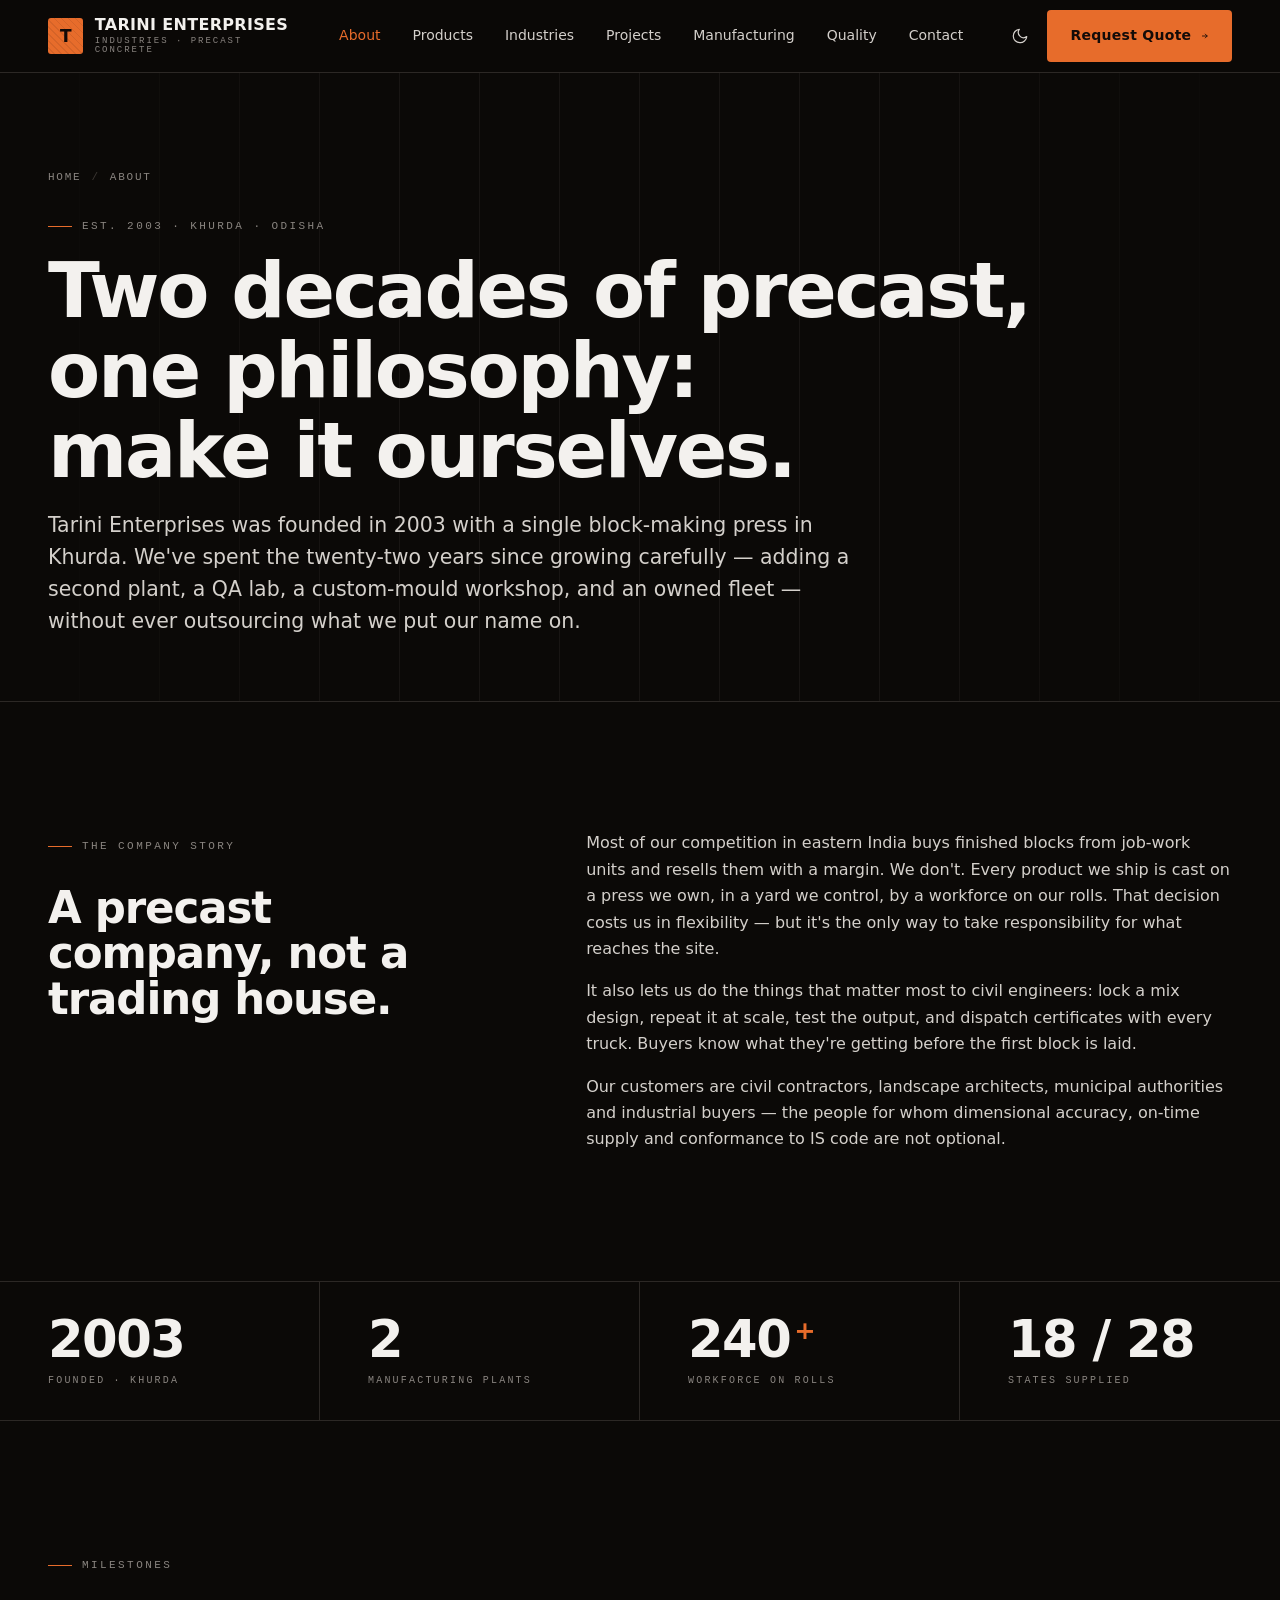
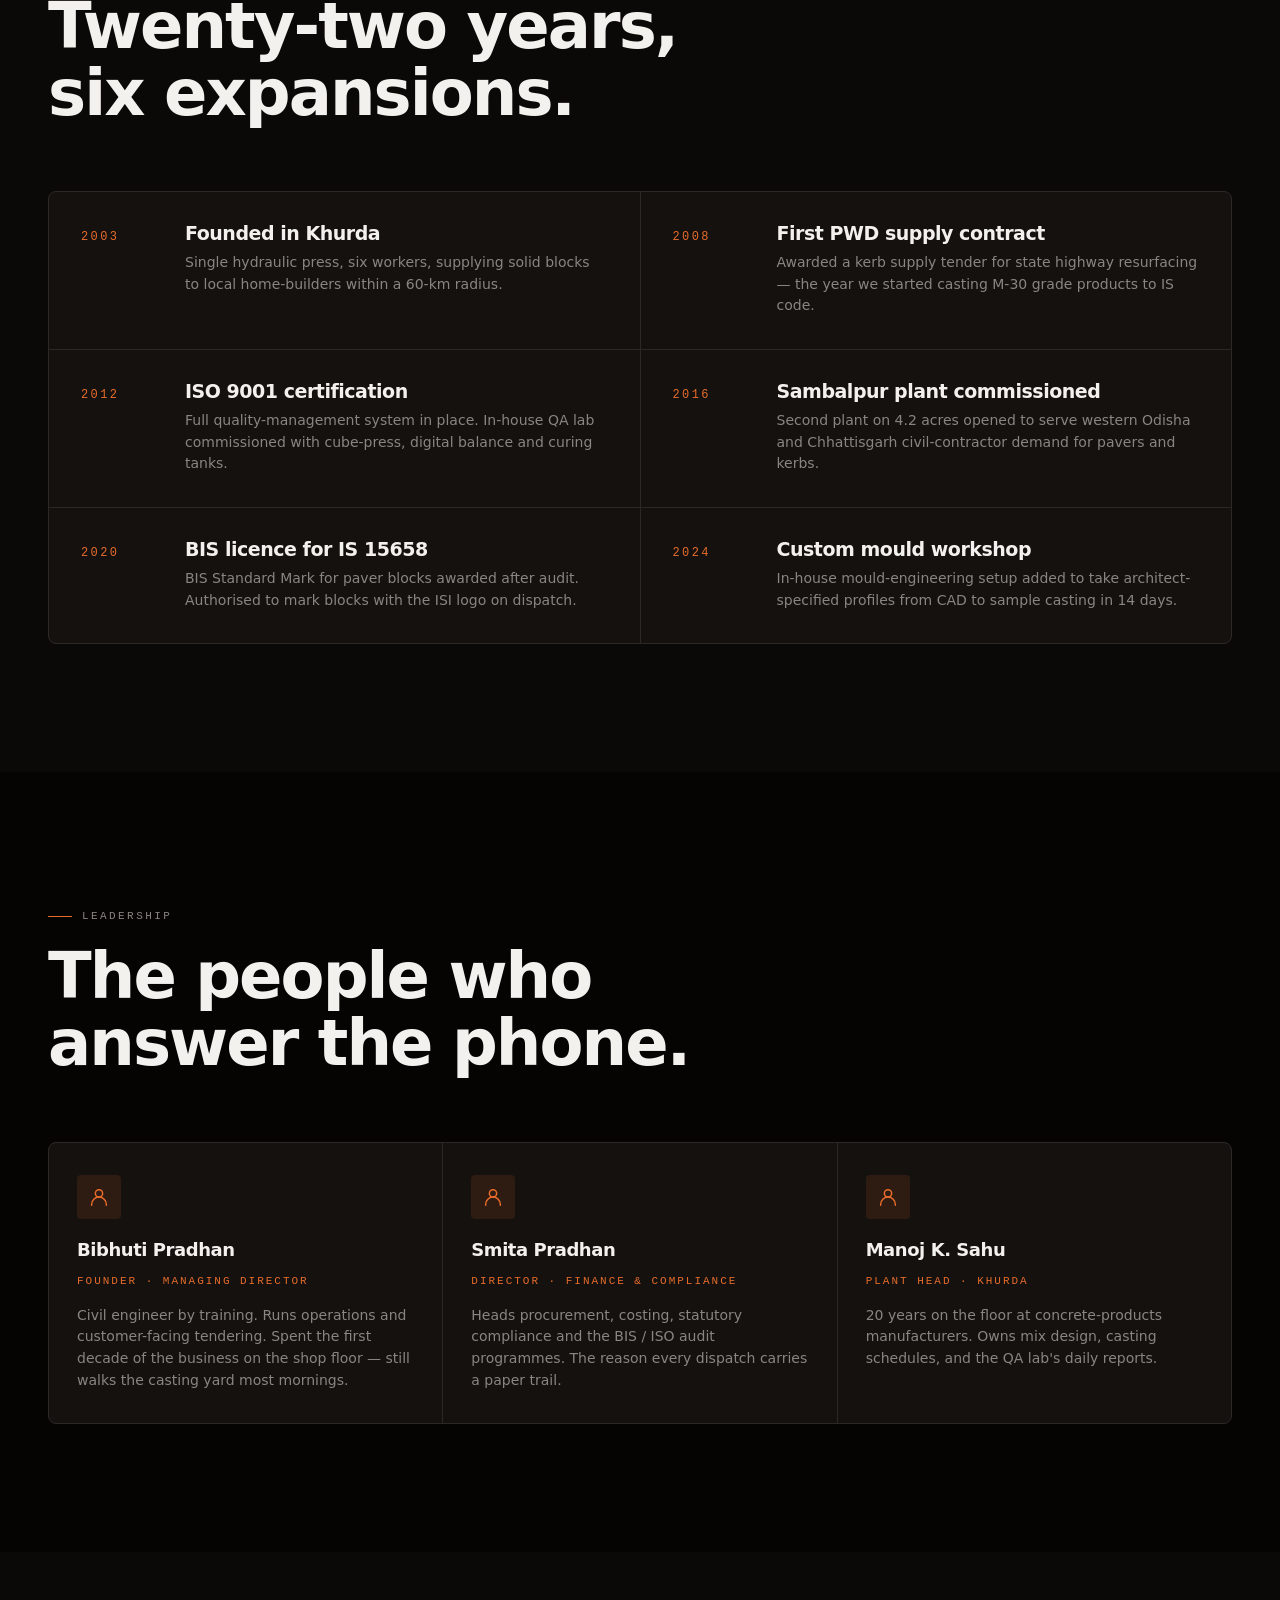
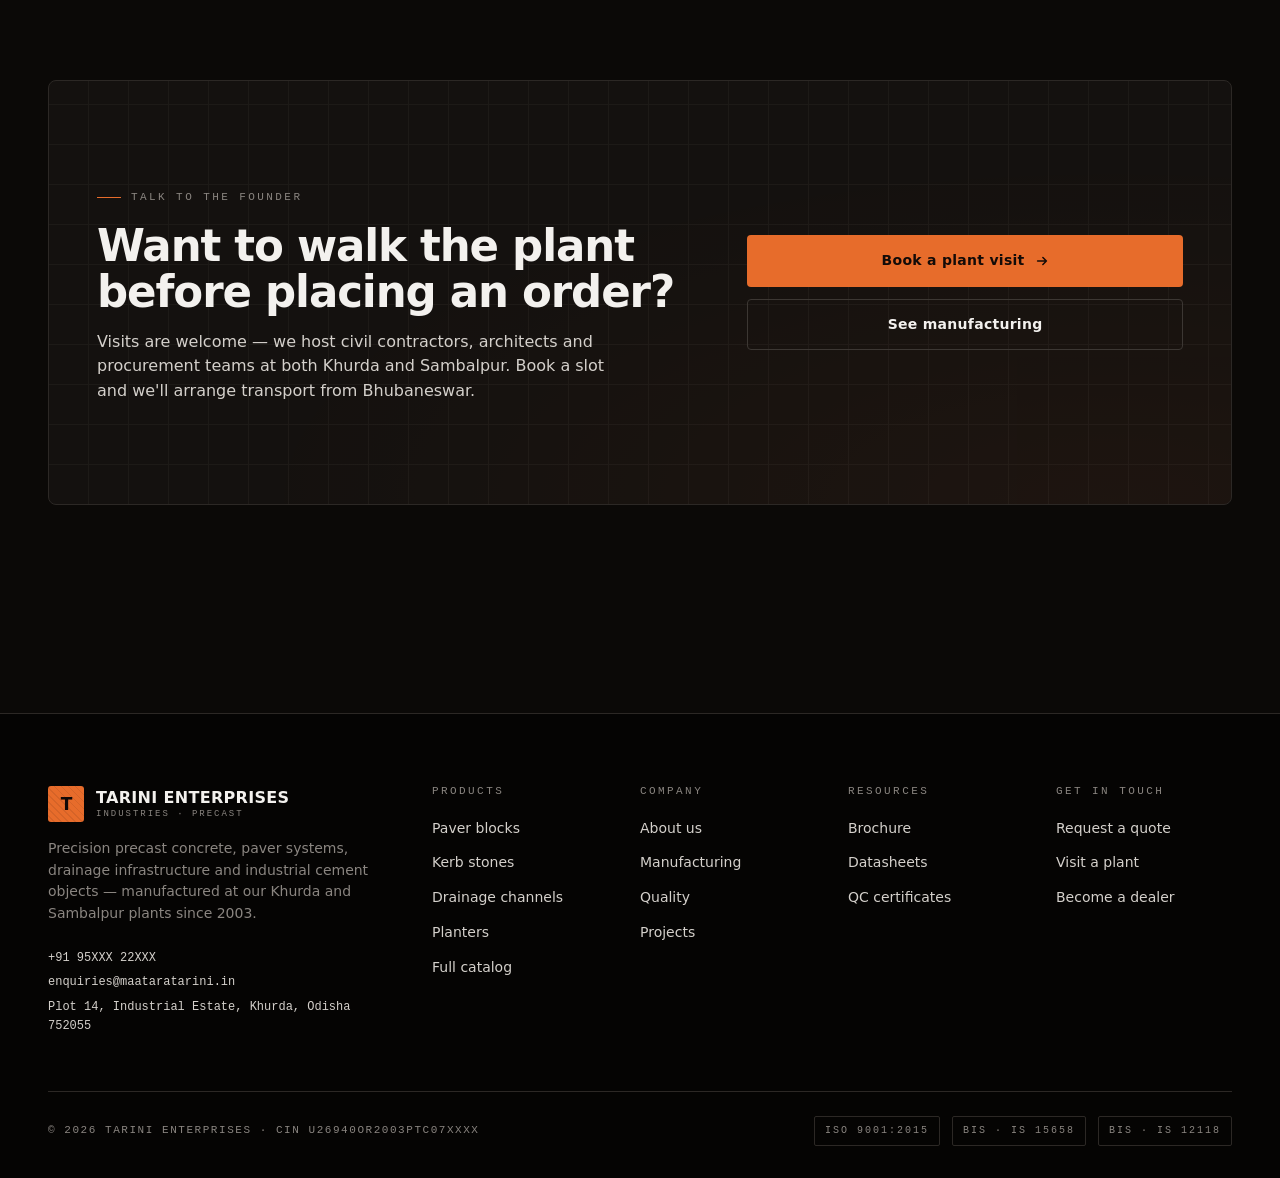
==== commit e31b41e0: "changes" ====
--- a/about.html
+++ b/about.html
@@ -3,7 +3,7 @@
 <head>
   <meta charset="utf-8" />
   <meta name="viewport" content="width=device-width, initial-scale=1" />
-  <title>About — Maa Tara Tarini Industry</title>
+  <title>About — Tarini Enterprises</title>
   <meta name="description" content="Two decades of precast concrete manufacturing in Odisha. Two plants, 240+ workforce, an in-house QA lab — and a refusal to trade what we can make ourselves." />
   <link rel="stylesheet" href="css/site.css" />
 </head>
@@ -11,9 +11,9 @@
 
   <header class="site-nav">
     <div class="container">
-      <a href="index.html" class="brand" aria-label="Maa Tara Tarini Industry home">
-        <span class="mark" aria-hidden="true">M</span>
-        <span class="brand-text"><span class="name">Maa Tara Tarini</span><span class="sub">Industries · Precast Concrete</span></span>
+      <a href="index.html" class="brand" aria-label="Tarini Enterprises home">
+        <span class="mark" aria-hidden="true">T</span>
+        <span class="brand-text"><span class="name">Tarini Enterprises</span><span class="sub">Industries · Precast Concrete</span></span>
       </a>
       <button class="nav-toggle" data-nav-toggle aria-label="Open menu" aria-expanded="false">
         <svg width="20" height="20" viewBox="0 0 20 20" fill="none" stroke="currentColor" stroke-width="1.6"><path d="M3 6h14M3 10h14M3 14h14"/></svg>
@@ -44,7 +44,7 @@
       <div class="breadcrumb"><a href="index.html">Home</a><span class="sep">/</span><span>About</span></div>
       <span class="eyebrow">Est. 2003 · Khurda · Odisha</span>
       <h1>Two decades of precast, one philosophy: make it ourselves.</h1>
-      <p class="lead">Maa Tara Tarini Industry was founded in 2003 with a single block-making press in Khurda. We've spent the twenty-two years since growing carefully — adding a second plant, a QA lab, a custom-mould workshop, and an owned fleet — without ever outsourcing what we put our name on.</p>
+      <p class="lead">Tarini Enterprises was founded in 2003 with a single block-making press in Khurda. We've spent the twenty-two years since growing carefully — adding a second plant, a QA lab, a custom-mould workshop, and an owned fleet — without ever outsourcing what we put our name on.</p>
     </div>
   </section>
 
@@ -164,7 +164,7 @@
     <div class="container">
       <div class="footer-grid">
         <div class="footer-brand">
-          <a href="index.html" class="brand"><span class="mark">M</span><span class="brand-text"><span class="name">Maa Tara Tarini</span><span class="sub">Industries · Precast</span></span></a>
+          <a href="index.html" class="brand"><span class="mark">T</span><span class="brand-text"><span class="name">Tarini Enterprises</span><span class="sub">Industries · Precast</span></span></a>
           <p>Precision precast concrete, paver systems, drainage infrastructure and industrial cement objects — manufactured at our Khurda and Sambalpur plants since 2003.</p>
           <div class="contact"><a href="tel:+919500022000">+91 95XXX 22XXX</a><a href="mailto:enquiries@maataratarini.in">enquiries@maataratarini.in</a><span>Plot 14, Industrial Estate, Khurda, Odisha 752055</span></div>
         </div>
@@ -174,7 +174,7 @@
         <div class="footer-col"><h4>Get in touch</h4><ul><li><a href="contact.html">Request a quote</a></li><li><a href="contact.html">Visit a plant</a></li><li><a href="contact.html">Become a dealer</a></li></ul></div>
       </div>
       <div class="footer-bottom">
-        <span class="legal">© <span data-year>2026</span> Maa Tara Tarini Industry · CIN U26940OR2003PTC07XXXX</span>
+        <span class="legal">© <span data-year>2026</span> Tarini Enterprises · CIN U26940OR2003PTC07XXXX</span>
         <div class="badges"><span class="badge">ISO 9001:2015</span><span class="badge">BIS · IS 15658</span><span class="badge">BIS · IS 12118</span></div>
       </div>
     </div>
--- a/css/site.css
+++ b/css/site.css
@@ -1,5 +1,5 @@
 /* =========================================================================
-   Maa Tara Tarini Industry — site.css
+   Tarini Enterprises — site.css
    Industrial-premium design system. Dark default, light toggle.
    ========================================================================= */
 
@@ -309,6 +309,17 @@
 .nav-toggle:hover { background: var(--surface); }
 
 @media (max-width: 1080px) {
+  .site-nav .container { gap: 12px; }
+  .brand { min-width: 0; flex: 0 1 auto; }
+  .brand-text { min-width: 0; overflow: hidden; }
+  .brand-text .name { white-space: nowrap; overflow: hidden; text-overflow: ellipsis; }
+  .brand-text .sub { white-space: nowrap; overflow: hidden; text-overflow: ellipsis; }
+
+  .nav-actions { margin-left: auto; gap: 6px; }
+  .nav-actions .btn-primary { padding: 10px 14px; min-height: 40px; font-size: 13px; }
+
+  .nav-toggle { display: grid; order: 3; }
+
   .nav-links {
     position: fixed;
     inset: 72px 0 auto 0;
@@ -320,11 +331,23 @@
     border-bottom: 1px solid var(--border);
     transform: translateY(-110%);
     transition: transform 0.3s ease;
+    margin-left: 0;
   }
   .nav-links.open { transform: translateY(0); }
   .nav-links a { padding: 14px 0; font-size: 18px; border-bottom: 1px solid var(--border); }
   .nav-links a:hover { background: transparent; color: var(--accent); }
-  .nav-toggle { display: grid; }
+}
+
+@media (max-width: 640px) {
+  .site-nav .container { height: 64px; gap: 8px; }
+  .nav-links { inset: 64px 0 auto 0; }
+  .brand .mark { width: 32px; height: 32px; font-size: 15px; }
+  .brand-text .name { font-size: 14px; }
+  .brand-text .sub { display: none; }
+  .nav-actions .btn-primary { display: none; }
+  .nav-actions { gap: 4px; }
+  .theme-toggle { width: 36px; height: 36px; }
+  .nav-toggle { width: 36px; height: 36px; }
 }
 
 /* ---------- Hero -------------------------------------------------------- */
